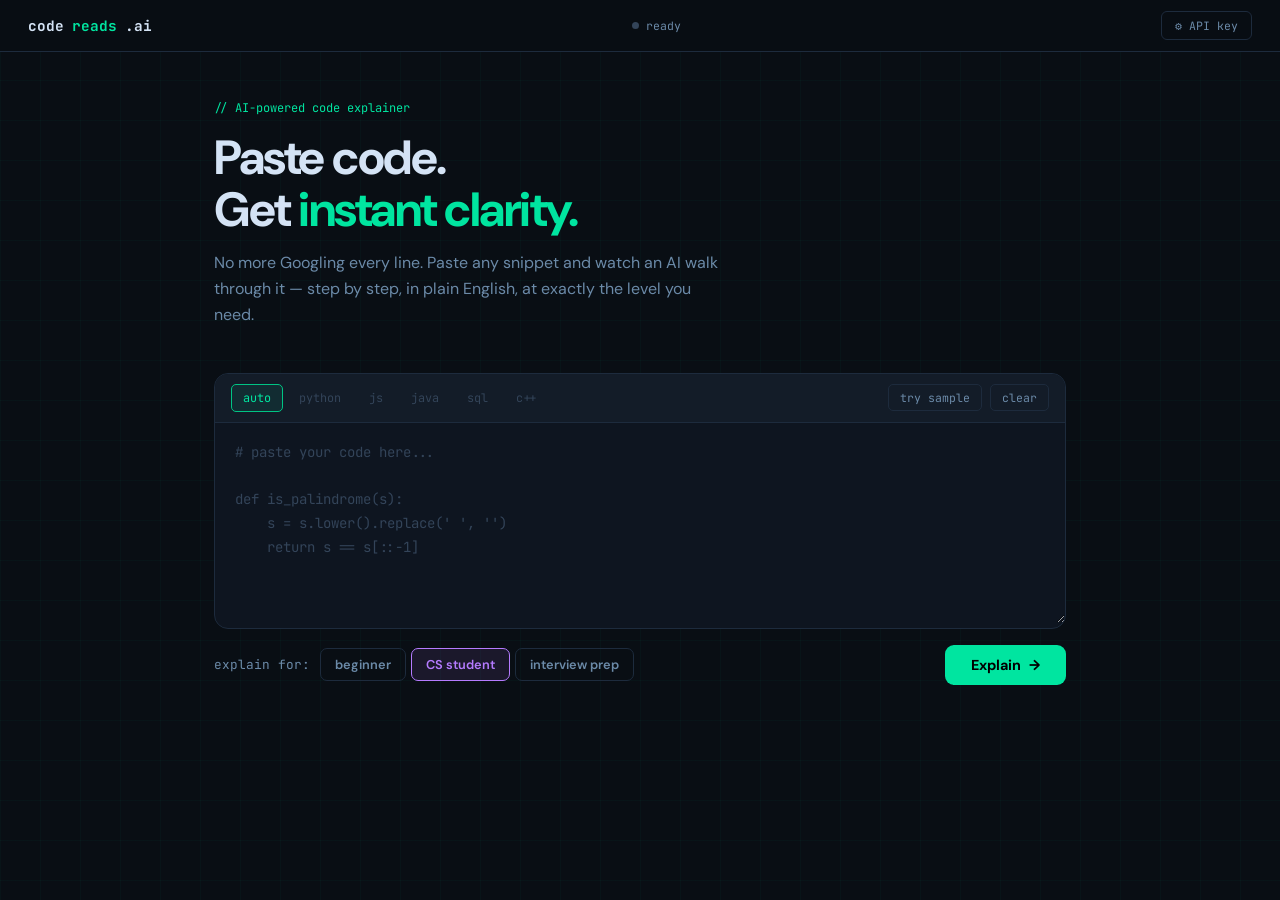
==== index2.html @ a99cae2e "Add files via upload" ====
<!DOCTYPE html>
<html lang="en">
<head>
<meta charset="UTF-8"/>
<meta name="viewport" content="width=device-width, initial-scale=1.0"/>
<title>CodeReads — AI Code Explainer</title>
<a href="style.css"></a>
<a href="script.js"></a>
<link href="https://fonts.googleapis.com/css2?family=JetBrains+Mono:ital,wght@0,400;0,500;0,700;1,400&family=DM+Sans:wght@400;500;600;700&display=swap" rel="stylesheet"/>
  <link rel="stylesheet" href="style.css"/>
</head>
<body>

<div class="topbar">
  <div class="logo">code<span class="logo-dot">reads</span>.ai</div>
  <div class="ai-status">
    <div class="ai-dot" id="aiDot"></div>
    <span id="aiStatusText">ready</span>
  </div>
  <button class="key-btn" id="keyBtn" onclick="openModal()">⚙ API key</button>
</div>

<div class="main">
  <div class="hero">
    <div class="hero-pre">// AI-powered code explainer</div>
    <h1>Paste code.<br/>Get <span class="hl">instant clarity.</span></h1>
    <p class="hero-sub">No more Googling every line. Paste any snippet and watch an AI walk through it — step by step, in plain English, at exactly the level you need.</p>
  </div>

  <div class="input-panel">
    <div class="panel-bar">
      <div class="lang-tabs">
        <button class="lang-tab on" onclick="setLang(this,'auto')">auto</button>
        <button class="lang-tab" onclick="setLang(this,'python')">python</button>
        <button class="lang-tab" onclick="setLang(this,'javascript')">js</button>
        <button class="lang-tab" onclick="setLang(this,'java')">java</button>
        <button class="lang-tab" onclick="setLang(this,'sql')">sql</button>
        <button class="lang-tab" onclick="setLang(this,'cpp')">c++</button>
      </div>
      <div class="bar-right">
        <button class="sample-btn" onclick="loadSample()">try sample</button>
        <button class="sample-btn" onclick="document.getElementById('codeIn').value=''; hideOutput()">clear</button>
      </div>
    </div>
    <textarea id="codeIn" placeholder="# paste your code here...

def is_palindrome(s):
    s = s.lower().replace(' ', '')
    return s == s[::-1]"></textarea>
  </div>

  <div class="controls-row">
    <span class="depth-label">explain for:</span>
    <div class="depth-tabs">
      <button class="depth-tab" onclick="setDepth(this,'beginner')">beginner</button>
      <button class="depth-tab on" onclick="setDepth(this,'student')">CS student</button>
      <button class="depth-tab" onclick="setDepth(this,'interview')">interview prep</button>
    </div>
    <button class="go-btn" id="goBtn" onclick="runExplain()">
      <span>Explain</span>
      <span>→</span>
    </button>
  </div>

  <div id="outputSection">
    <!-- filled by JS -->
  </div>
</div>

<!-- KEY MODAL -->
<div class="overlay" id="overlay">
  <div class="modal">
    <div class="modal-head">// CONNECT AI</div>
    <div class="modal-title">Add your API key</div>
    <div class="modal-sub">CodeReads uses AI to generate explanations. Your key is stored in this browser session only.</div>

    <div class="prov-btns">
      <button class="prov-btn on" id="pb-claude" onclick="setProv('claude')">Claude</button>
      <button class="prov-btn" id="pb-openai" onclick="setProv('openai')">OpenAI</button>
      <button class="prov-btn" id="pb-gemini" onclick="setProv('gemini')">Gemini</button>
      <button class="prov-btn" id="pb-groq" onclick="setProv('groq')">Groq</button>
    </div>

    <div class="modal-err" id="modalErr"></div>
    <input type="password" class="modal-input" id="keyIn" placeholder="paste key here"/>
    <div class="modal-note" id="modalNote"></div>
    <button class="modal-save" onclick="saveKey()">Connect</button>
    <div class="modal-cancel" onclick="closeModal()">cancel</div>
  </div>
</div>
<script src="script.js"></script>
</body>
</html>
---- style.css ----
*, *::before, *::after { box-sizing: border-box; margin: 0; padding: 0; }

:root {
  --bg:      #090e14;
  --surface: #0e1520;
  --card:    #131c28;
  --border:  #1d2b3d;
  --ink:     #d4e3f5;
  --dim:     #6b8aa8;
  --faint:   #334459;
  --green:   #00e5a0;
  --green2:  #00c484;
  --blue:    #4d9fff;
  --amber:   #f5a623;
  --red:     #ff5c7a;
  --purple:  #b57bff;
  --mono: 'JetBrains Mono', monospace;
  --sans: 'DM Sans', sans-serif;
}

body {
  background: var(--bg);
  color: var(--ink);
  font-family: var(--sans);
  min-height: 100vh;
  overflow-x: hidden;
}

/* ── GRID BACKGROUND ── */
body::before {
  content: '';
  position: fixed;
  inset: 0;
  background-image:
    linear-gradient(rgba(0,229,160,0.03) 1px, transparent 1px),
    linear-gradient(90deg, rgba(0,229,160,0.03) 1px, transparent 1px);
  background-size: 40px 40px;
  pointer-events: none;
  z-index: 0;
}

/* ── TOPBAR ── */
.topbar {
  position: sticky;
  top: 0;
  z-index: 200;
  display: flex;
  align-items: center;
  justify-content: space-between;
  padding: 0 28px;
  height: 52px;
  background: rgba(9,14,20,0.92);
  backdrop-filter: blur(12px);
  border-bottom: 1px solid var(--border);
}

.logo {
  font-family: var(--mono);
  font-size: 0.9rem;
  font-weight: 700;
  display: flex;
  align-items: center;
  gap: 8px;
  color: var(--ink);
}

.logo-dot { color: var(--green); }

.ai-status {
  display: flex;
  align-items: center;
  gap: 7px;
  font-family: var(--mono);
  font-size: 0.72rem;
  color: var(--dim);
}

.ai-dot {
  width: 7px; height: 7px;
  border-radius: 50%;
  background: var(--faint);
}
.ai-dot.active { background: var(--green); box-shadow: 0 0 6px var(--green); animation: glow 2s infinite; }

@keyframes glow {
  0%, 100% { box-shadow: 0 0 4px var(--green); }
  50%       { box-shadow: 0 0 12px var(--green); }
}

.key-btn {
  font-family: var(--mono);
  font-size: 0.72rem;
  padding: 6px 13px;
  border-radius: 6px;
  border: 1px solid var(--border);
  background: transparent;
  color: var(--dim);
  cursor: pointer;
  transition: all 0.15s;
}
.key-btn:hover { border-color: var(--green); color: var(--green); }
.key-btn.connected { border-color: var(--green2); color: var(--green2); }

/* ── MAIN LAYOUT ── */
.main {
  position: relative;
  z-index: 1;
  max-width: 900px;
  margin: 0 auto;
  padding: 48px 24px 100px;
}

/* ── HERO ── */
.hero { margin-bottom: 44px; }

.hero-pre {
  font-family: var(--mono);
  font-size: 0.75rem;
  color: var(--green);
  margin-bottom: 16px;
  opacity: 0;
  animation: fadeIn 0.5s 0.1s forwards;
}

.hero h1 {
  font-size: clamp(2rem, 5vw, 3rem);
  font-weight: 700;
  letter-spacing: -1.5px;
  line-height: 1.08;
  margin-bottom: 14px;
  opacity: 0;
  animation: fadeIn 0.5s 0.2s forwards;
}

.hero h1 .hl { color: var(--green); }

.hero-sub {
  font-size: 1rem;
  color: var(--dim);
  line-height: 1.65;
  max-width: 520px;
  opacity: 0;
  animation: fadeIn 0.5s 0.35s forwards;
}

@keyframes fadeIn {
  from { opacity: 0; transform: translateY(8px); }
  to   { opacity: 1; transform: translateY(0); }
}

/* ── INPUT PANEL ── */
.input-panel {
  background: var(--surface);
  border: 1px solid var(--border);
  border-radius: 14px;
  overflow: hidden;
  margin-bottom: 16px;
  opacity: 0;
  animation: fadeIn 0.5s 0.45s forwards;
}

.panel-bar {
  display: flex;
  align-items: center;
  justify-content: space-between;
  padding: 10px 16px;
  background: var(--card);
  border-bottom: 1px solid var(--border);
  gap: 12px;
}

.lang-tabs {
  display: flex;
  gap: 4px;
}

.lang-tab {
  font-family: var(--mono);
  font-size: 0.74rem;
  padding: 5px 11px;
  border-radius: 5px;
  border: 1px solid transparent;
  background: transparent;
  color: var(--faint);
  cursor: pointer;
  transition: all 0.12s;
}
.lang-tab:hover { color: var(--dim); }
.lang-tab.on {
  border-color: var(--green2);
  background: rgba(0,229,160,0.08);
  color: var(--green);
}

.bar-right { display: flex; gap: 8px; align-items: center; }

.sample-btn {
  font-family: var(--mono);
  font-size: 0.72rem;
  padding: 5px 11px;
  border-radius: 5px;
  border: 1px solid var(--border);
  background: transparent;
  color: var(--dim);
  cursor: pointer;
  transition: all 0.12s;
}
.sample-btn:hover { border-color: var(--dim); color: var(--ink); }

textarea#codeIn {
  width: 100%;
  min-height: 200px;
  padding: 18px 20px;
  background: transparent;
  border: none;
  color: var(--ink);
  font-family: var(--mono);
  font-size: 0.875rem;
  line-height: 1.7;
  resize: vertical;
  outline: none;
  tab-size: 2;
  caret-color: var(--green);
}
textarea#codeIn::placeholder { color: var(--faint); }

/* ── CONTROLS ROW ── */
.controls-row {
  display: flex;
  align-items: center;
  gap: 10px;
  flex-wrap: wrap;
  margin-bottom: 28px;
  opacity: 0;
  animation: fadeIn 0.5s 0.55s forwards;
}

.depth-label {
  font-size: 0.8rem;
  color: var(--dim);
  font-family: var(--mono);
}

.depth-tabs { display: flex; gap: 5px; }

.depth-tab {
  font-size: 0.8rem;
  font-family: var(--sans);
  font-weight: 600;
  padding: 7px 14px;
  border-radius: 7px;
  border: 1px solid var(--border);
  background: transparent;
  color: var(--dim);
  cursor: pointer;
  transition: all 0.12s;
}
.depth-tab:hover { border-color: var(--dim); }
.depth-tab.on {
  border-color: var(--purple);
  background: rgba(181,123,255,0.1);
  color: var(--purple);
}

.go-btn {
  margin-left: auto;
  font-family: var(--sans);
  font-weight: 700;
  font-size: 0.9rem;
  padding: 11px 26px;
  border-radius: 9px;
  border: none;
  background: var(--green);
  color: #000;
  cursor: pointer;
  transition: all 0.15s;
  display: flex;
  align-items: center;
  gap: 8px;
}
.go-btn:hover { background: var(--green2); transform: translateY(-1px); }
.go-btn:active { transform: translateY(0); }
.go-btn:disabled { opacity: 0.35; cursor: not-allowed; transform: none; }

/* ── OUTPUT SECTION ── */
#outputSection { display: none; }
#outputSection.show { display: block; }

/* ── AI THINKING BAR ── */
.thinking-bar {
  display: flex;
  align-items: center;
  gap: 12px;
  padding: 16px 0;
  margin-bottom: 20px;
  border-top: 1px solid var(--border);
}

.thinking-dots {
  display: flex;
  gap: 5px;
}
.thinking-dots span {
  width: 6px; height: 6px;
  border-radius: 50%;
  background: var(--green);
  animation: think 1.4s infinite;
}
.thinking-dots span:nth-child(2) { animation-delay: 0.2s; }
.thinking-dots span:nth-child(3) { animation-delay: 0.4s; }

@keyframes think {
  0%, 60%, 100% { opacity: 0.2; transform: scale(0.8); }
  30%            { opacity: 1; transform: scale(1.2); }
}

.thinking-text {
  font-family: var(--mono);
  font-size: 0.8rem;
  color: var(--dim);
}

/* ── SUMMARY BLOCK ── */
.ai-summary {
  display: flex;
  gap: 14px;
  background: var(--surface);
  border: 1px solid var(--border);
  border-left: 3px solid var(--green);
  border-radius: 0 12px 12px 0;
  padding: 18px 20px;
  margin-bottom: 24px;
}

.ai-avatar {
  width: 32px; height: 32px;
  border-radius: 50%;
  background: linear-gradient(135deg, var(--green), var(--blue));
  display: flex;
  align-items: center;
  justify-content: center;
  font-family: var(--mono);
  font-size: 0.7rem;
  font-weight: 700;
  color: #000;
  flex-shrink: 0;
}

.ai-bubble-text {
  font-size: 0.95rem;
  line-height: 1.7;
  color: var(--ink);
}

/* typing cursor blink */
.cursor {
  display: inline-block;
  width: 2px;
  height: 1em;
  background: var(--green);
  margin-left: 2px;
  vertical-align: text-bottom;
  animation: blink 0.8s infinite;
}
@keyframes blink {
  0%, 49% { opacity: 1; }
  50%, 100% { opacity: 0; }
}

/* ── STEP CARDS ── */
.steps-label {
  font-family: var(--mono);
  font-size: 0.74rem;
  color: var(--dim);
  margin-bottom: 12px;
  padding-left: 4px;
}
.steps-label::before { content: '// '; color: var(--faint); }

.step-card {
  display: grid;
  grid-template-columns: 48px 1fr;
  background: var(--surface);
  border: 1px solid var(--border);
  border-radius: 10px;
  margin-bottom: 10px;
  overflow: hidden;
  opacity: 0;
  transform: translateX(-8px);
  transition: opacity 0.4s ease, transform 0.4s ease;
}
.step-card.appear {
  opacity: 1;
  transform: translateX(0);
}
.step-card:hover { border-color: var(--faint); }

.step-gutter {
  background: var(--card);
  border-right: 1px solid var(--border);
  display: flex;
  align-items: flex-start;
  justify-content: center;
  padding-top: 16px;
  font-family: var(--mono);
  font-size: 0.72rem;
  color: var(--faint);
}

.step-body { padding: 14px 18px; }

.step-snippet {
  display: inline-block;
  font-family: var(--mono);
  font-size: 0.8rem;
  color: var(--amber);
  background: rgba(245,166,35,0.08);
  border: 1px solid rgba(245,166,35,0.15);
  padding: 4px 10px;
  border-radius: 5px;
  margin-bottom: 8px;
  max-width: 100%;
  word-break: break-all;
}

.step-explain {
  font-size: 0.9rem;
  line-height: 1.65;
  color: var(--dim);
}

/* ── CONCEPTS ── */
.concepts-wrap {
  margin-top: 24px;
  opacity: 0;
  transition: opacity 0.4s ease;
}
.concepts-wrap.appear { opacity: 1; }

.concepts-label {
  font-family: var(--mono);
  font-size: 0.74rem;
  color: var(--dim);
  margin-bottom: 10px;
}
.concepts-label::before { content: '// '; color: var(--faint); }

.concept-chips { display: flex; gap: 8px; flex-wrap: wrap; }

.chip {
  font-family: var(--mono);
  font-size: 0.75rem;
  padding: 5px 12px;
  border-radius: 6px;
  background: rgba(181,123,255,0.1);
  border: 1px solid rgba(181,123,255,0.2);
  color: var(--purple);
}

/* ── ERROR ── */
.error-card {
  background: rgba(255,92,122,0.06);
  border: 1px solid rgba(255,92,122,0.25);
  border-radius: 10px;
  padding: 16px 20px;
  color: var(--red);
  font-size: 0.88rem;
  line-height: 1.6;
  margin-top: 16px;
}

/* ── KEY MODAL ── */
.overlay {
  position: fixed;
  inset: 0;
  background: rgba(5,8,12,0.9);
  backdrop-filter: blur(8px);
  display: none;
  align-items: center;
  justify-content: center;
  z-index: 500;
  padding: 20px;
}
.overlay.open { display: flex; }

.modal {
  background: var(--surface);
  border: 1px solid var(--border);
  border-radius: 16px;
  padding: 32px;
  max-width: 420px;
  width: 100%;
}

.modal-head {
  font-family: var(--mono);
  font-size: 0.7rem;
  color: var(--green);
  margin-bottom: 10px;
  letter-spacing: 1px;
}

.modal-title {
  font-size: 1.15rem;
  font-weight: 700;
  margin-bottom: 10px;
  letter-spacing: -0.3px;
}

.modal-sub {
  font-size: 0.85rem;
  color: var(--dim);
  line-height: 1.6;
  margin-bottom: 20px;
}

.prov-btns { display: flex; gap: 6px; margin-bottom: 14px; }

.prov-btn {
  flex: 1;
  padding: 9px;
  border-radius: 7px;
  border: 1px solid var(--border);
  background: transparent;
  color: var(--dim);
  font-family: var(--mono);
  font-size: 0.76rem;
  cursor: pointer;
  transition: all 0.12s;
}
.prov-btn.on {
  border-color: var(--green2);
  background: rgba(0,229,160,0.07);
  color: var(--green);
}

.modal-err {
  color: var(--red);
  font-size: 0.78rem;
  min-height: 18px;
  margin-bottom: 6px;
}

.modal-input {
  width: 100%;
  padding: 11px 14px;
  border-radius: 8px;
  border: 1px solid var(--border);
  background: var(--bg);
  color: var(--ink);
  font-family: var(--mono);
  font-size: 0.84rem;
  outline: none;
  margin-bottom: 10px;
  caret-color: var(--green);
}
.modal-input:focus { border-color: var(--green2); }

.modal-note {
  font-size: 0.75rem;
  color: var(--faint);
  line-height: 1.5;
  margin-bottom: 18px;
}
.modal-note a { color: var(--green2); }

.modal-save {
  width: 100%;
  padding: 12px;
  border-radius: 8px;
  border: none;
  background: var(--green);
  color: #000;
  font-family: var(--sans);
  font-weight: 700;
  font-size: 0.9rem;
  cursor: pointer;
  transition: background 0.12s;
}
.modal-save:hover { background: var(--green2); }

.modal-cancel {
  text-align: center;
  margin-top: 10px;
  font-size: 0.78rem;
  color: var(--faint);
  cursor: pointer;
}
.modal-cancel:hover { color: var(--dim); }
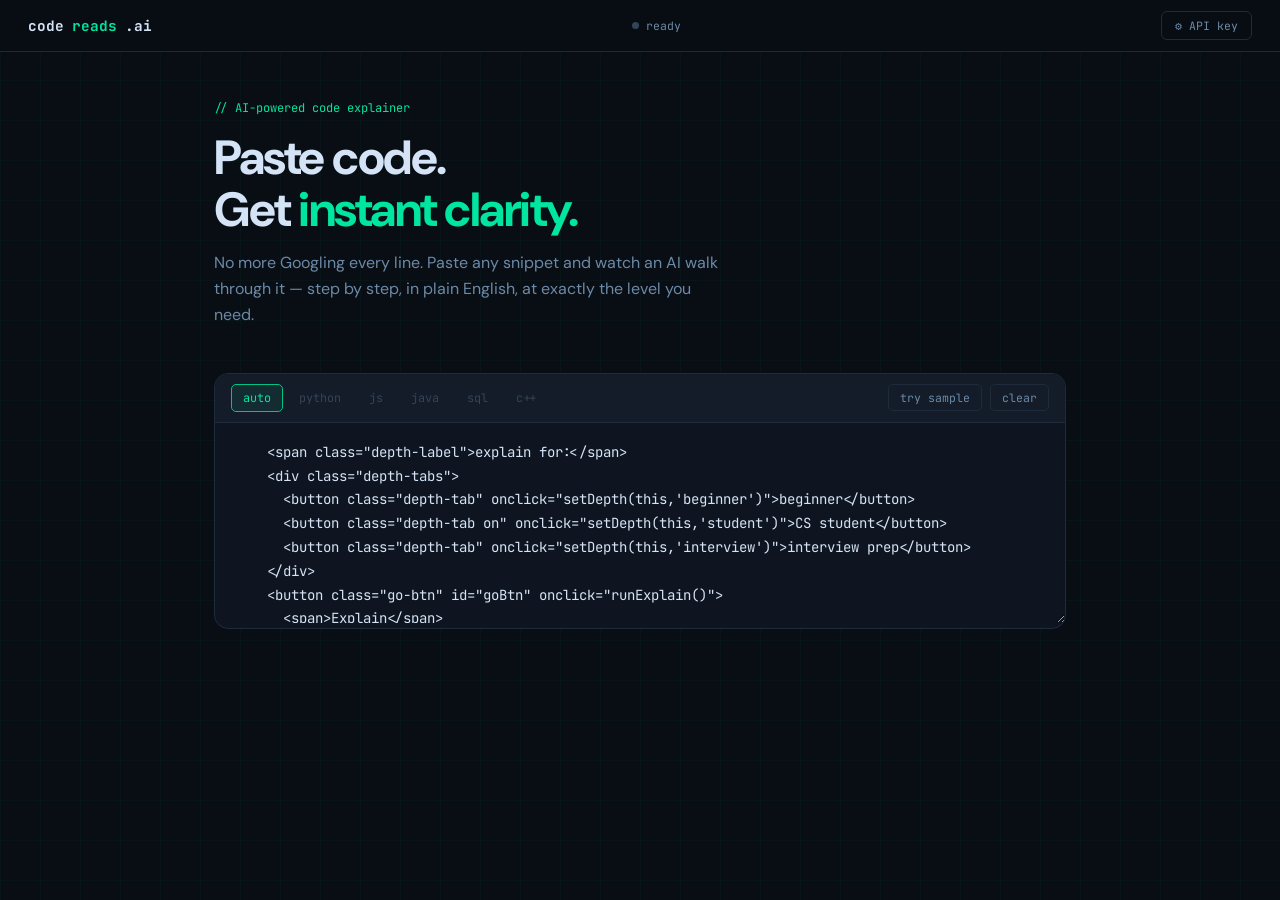
==== commit e1e98a2d: "Refactor index2.html structure and content" ====
--- a/index2.html
+++ b/index2.html
@@ -4,13 +4,11 @@
 <meta charset="UTF-8"/>
 <meta name="viewport" content="width=device-width, initial-scale=1.0"/>
 <title>CodeReads — AI Code Explainer</title>
-<a href="style.css"></a>
-<a href="script.js"></a>
 <link href="https://fonts.googleapis.com/css2?family=JetBrains+Mono:ital,wght@0,400;0,500;0,700;1,400&family=DM+Sans:wght@400;500;600;700&display=swap" rel="stylesheet"/>
   <link rel="stylesheet" href="style.css"/>
+  
 </head>
 <body>
-
 <div class="topbar">
   <div class="logo">code<span class="logo-dot">reads</span>.ai</div>
   <div class="ai-status">
@@ -42,13 +40,9 @@
         <button class="sample-btn" onclick="document.getElementById('codeIn').value=''; hideOutput()">clear</button>
       </div>
     </div>
-    <textarea id="codeIn" placeholder="# paste your code here...
-
-def is_palindrome(s):
-    s = s.lower().replace(' ', '')
-    return s == s[::-1]"></textarea>
-  </div>
-
+    <textarea id="codeIn" placeholder="# paste your code here...</textarea>
+      </div>
+      
   <div class="controls-row">
     <span class="depth-label">explain for:</span>
     <div class="depth-tabs">
@@ -90,4 +84,4 @@
 </div>
 <script src="script.js"></script>
 </body>
-</html>+</html>
